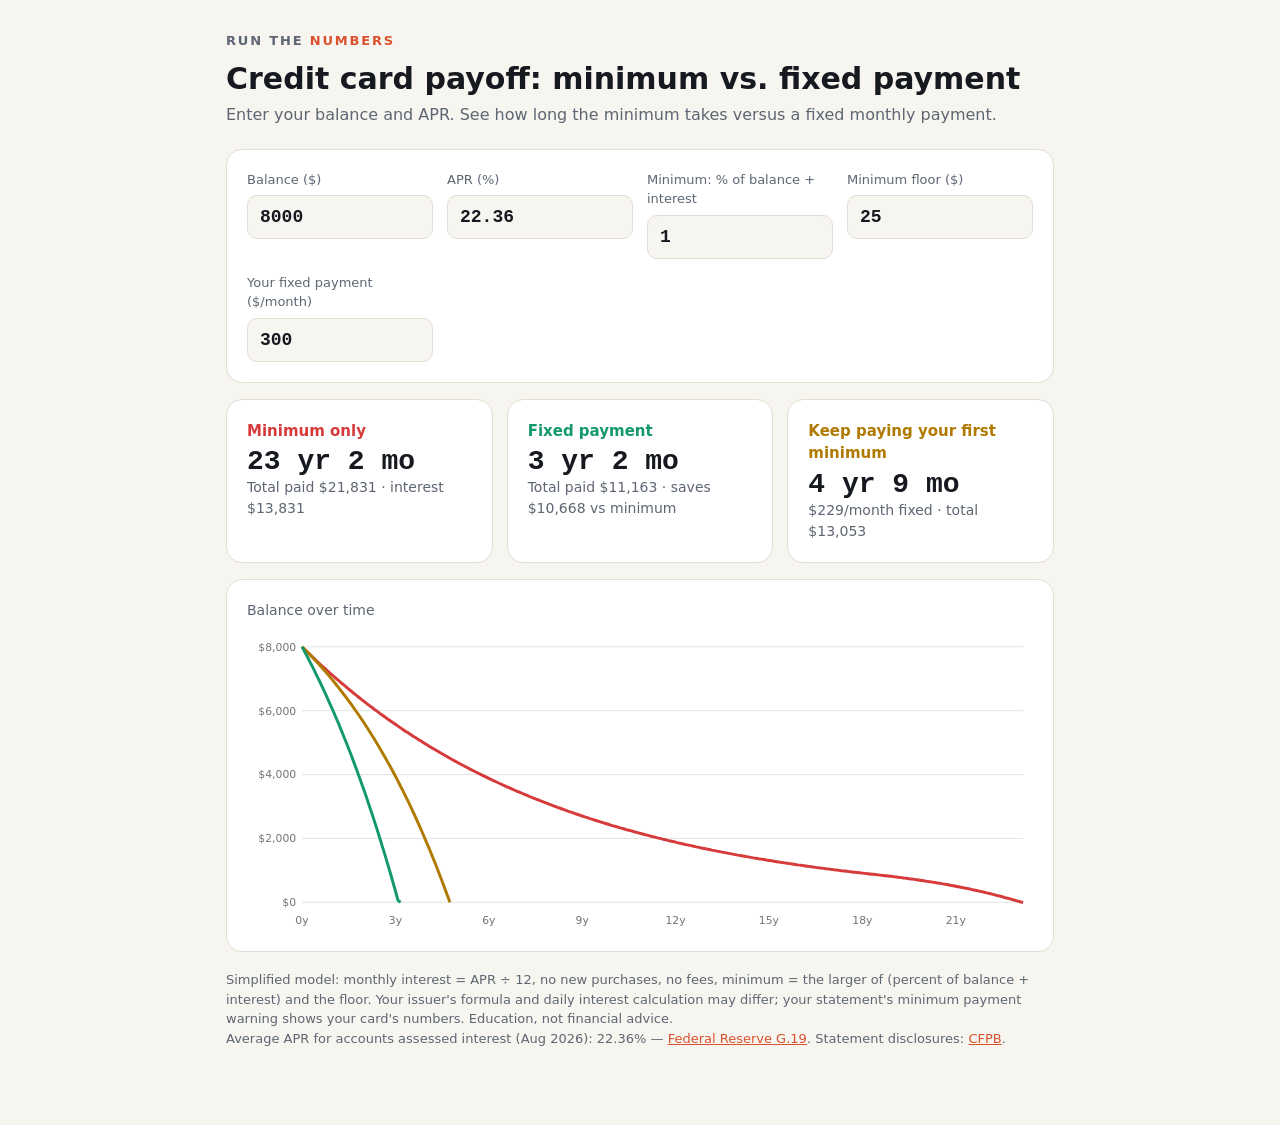
==== calculators/credit-card-payoff.html @ 93d86e3c "Run the Numbers site v1: home, 2 episode pages, 2 calculators Co-Authored-By: Claude Opus 5.5 <norep" ====
<!doctype html>
<html lang="en"><head><meta charset="utf-8"><meta name="viewport" content="width=device-width,initial-scale=1">
<title>Credit Card Payoff Calculator</title>
<style>
:root{--bg:#0E1116;--panel:#161B22;--line:#2A313B;--ink:#F2EFE6;--mut:#8A93A0;--good:#3DDC97;--bad:#FF5C5C;--warn:#FFC857;--acc:#FF7A59}
@media (prefers-color-scheme: light){:root:not([data-theme="dark"]){--bg:#F7F5EF;--panel:#FFFFFF;--line:#E2DED4;--ink:#16191F;--mut:#5D6672;--good:#13996A;--bad:#D63A3A;--warn:#B07A00;--acc:#D9512E}}
:root[data-theme="light"]{--bg:#F7F5EF;--panel:#FFFFFF;--line:#E2DED4;--ink:#16191F;--mut:#5D6672;--good:#13996A;--bad:#D63A3A;--warn:#B07A00;--acc:#D9512E}
*{box-sizing:border-box}body{margin:0;background:var(--bg);color:var(--ink);font:16px/1.5 system-ui,-apple-system,"Segoe UI",sans-serif}
.wrap{max-width:860px;margin:0 auto;padding:28px 16px 60px}
.brand{font-weight:700;letter-spacing:.14em;font-size:13px;color:var(--mut)}.brand b{color:var(--acc)}
h1{font-size:30px;line-height:1.15;margin:10px 0 6px}p.lead{color:var(--mut);margin:0 0 22px}
.panel{background:var(--panel);border:1px solid var(--line);border-radius:16px;padding:20px}
.grid{display:grid;grid-template-columns:repeat(auto-fit,minmax(180px,1fr));gap:14px}
label{display:block;font-size:13px;color:var(--mut);margin-bottom:6px}
input{width:100%;padding:11px 12px;border-radius:10px;border:1px solid var(--line);background:var(--bg);color:var(--ink);font:600 18px ui-monospace,Menlo,Consolas,monospace}
.res{display:grid;grid-template-columns:repeat(auto-fit,minmax(220px,1fr));gap:14px;margin-top:16px}
.card h3{margin:0 0 4px;font-size:15px}.big{font:800 28px ui-monospace,Menlo,Consolas,monospace}.small{color:var(--mut);font-size:14px}
.bad{color:var(--bad)}.good{color:var(--good)}.warn{color:var(--warn)}
svg{width:100%;height:auto;display:block;margin-top:16px}
.note{font-size:13px;color:var(--mut);margin-top:18px}
a{color:var(--acc)}
</style></head><body><div class="wrap">
<a class="brand" href="../" style="font-weight:700;letter-spacing:.14em;font-size:13px;color:var(--mut);text-decoration:none">RUN THE <b>NUMBERS</b></a>
<h1>Credit card payoff: minimum vs. fixed payment</h1>
<p class="lead">Enter your balance and APR. See how long the minimum takes versus a fixed monthly payment.</p>
<div class="panel"><div class="grid">
 <div><label for="bal">Balance ($)</label><input id="bal" type="number" min="0" step="100" value="8000"></div>
 <div><label for="apr">APR (%)</label><input id="apr" type="number" min="0" step="0.01" value="22.36"></div>
 <div><label for="pct">Minimum: % of balance + interest</label><input id="pct" type="number" min="0.5" step="0.5" value="1"></div>
 <div><label for="floor">Minimum floor ($)</label><input id="floor" type="number" min="0" step="5" value="25"></div>
 <div><label for="fix">Your fixed payment ($/month)</label><input id="fix" type="number" min="0" step="10" value="300"></div>
</div></div>
<div class="res">
 <div class="panel card"><h3 class="bad">Minimum only</h3><div class="big" id="m1">–</div><div class="small" id="m2"></div></div>
 <div class="panel card"><h3 class="good">Fixed payment</h3><div class="big" id="f1">–</div><div class="small" id="f2"></div></div>
 <div class="panel card"><h3 class="warn">Keep paying your first minimum</h3><div class="big" id="k1">–</div><div class="small" id="k2"></div></div>
</div>
<div class="panel" style="margin-top:16px"><div class="small">Balance over time</div><svg id="ch" viewBox="0 0 800 300" role="img" aria-label="Balance over time for each strategy"></svg></div>
<p class="note">Simplified model: monthly interest = APR ÷ 12, no new purchases, no fees, minimum = the larger of (percent of balance + interest) and the floor. Your issuer's formula and daily interest calculation may differ; your statement's minimum payment warning shows your card's numbers. Education, not financial advice.<br>
Average APR for accounts assessed interest (Aug 2026): 22.36% — <a href="https://www.federalreserve.gov/releases/g19/20261007/g19.pdf">Federal Reserve G.19</a>. Statement disclosures: <a href="https://www.consumerfinance.gov/ask-cfpb/what-is-the-three-year-payment-information-on-a-credit-card-statement-en-36/">CFPB</a>.</p>
</div>
<script>
const $=id=>document.getElementById(id);
const usd=v=>'$'+Math.round(v).toLocaleString('en-US');
function sim(b,apr,pct,floor,fixed){const r=apr/100/12;let s=b,tot=0,m=0,bal=[s];const first=Math.max(pct/100*s+s*r,floor);
 while(s>0.005&&m<1200){const i=s*r;const mn=Math.max(pct/100*s+i,floor);const p=Math.min(fixed?fixed:mn,s+i);if(fixed&&p<=i){return{never:true,bal,first}}s=s+i-p;tot+=p;m++;bal.push(Math.max(0,s))}
 return{m,tot,bal,first,never:m>=1200}}
function yrs(m){const y=Math.floor(m/12),mo=m%12;return (y?y+' yr ':'')+(mo?mo+' mo':'')}
function draw(series,b){const W=800,H=300,L=56,R=10,T=10,B=30;const X=Math.max(...series.map(s=>s.bal.length-1),1);
 const xs=i=>L+(W-L-R)*i/X,ys=v=>T+(H-T-B)*(1-v/b);let g='';
 for(let k=0;k<=4;k++){const v=b*k/4;g+=`<line x1="${L}" x2="${W-R}" y1="${ys(v)}" y2="${ys(v)}" stroke="currentColor" opacity=".12"/><text x="${L-6}" y="${ys(v)+4}" font-size="11" text-anchor="end" fill="currentColor" opacity=".6">${usd(v)}</text>`}
 for(let y=0;y*12<=X;y+=Math.max(1,Math.ceil(X/12/8)))g+=`<text x="${xs(y*12)}" y="${H-8}" font-size="11" text-anchor="middle" fill="currentColor" opacity=".6">${y}y</text>`;
 series.forEach(s=>{g+=`<polyline fill="none" stroke="${s.c}" stroke-width="3" points="${s.bal.map((v,i)=>xs(i).toFixed(1)+','+ys(v).toFixed(1)).join(' ')}"/>`});
 $('ch').innerHTML=g;$('ch').style.color=getComputedStyle(document.body).color}
function run(){const b=+$('bal').value||0,apr=+$('apr').value||0,pct=+$('pct').value||1,floor=+$('floor').value||0,fix=+$('fix').value||0;if(b<=0)return;
 const mn=sim(b,apr,pct,floor,0),fx=sim(b,apr,pct,floor,fix),kp=sim(b,apr,pct,floor,mn.first);const cs=getComputedStyle(document.documentElement);
 $('m1').textContent=mn.never?'Never':yrs(mn.m);$('m2').textContent=mn.never?'':`Total paid ${usd(mn.tot)} · interest ${usd(mn.tot-b)}`;
 if(fx.never){$('f1').textContent='Never';$('f2').textContent='Payment does not cover monthly interest.'}else{$('f1').textContent=yrs(fx.m);$('f2').textContent=`Total paid ${usd(fx.tot)} · saves ${usd(mn.tot-fx.tot)} vs minimum`}
 $('k1').textContent=yrs(kp.m);$('k2').textContent=`${usd(mn.first)}/month fixed · total ${usd(kp.tot)}`;
 draw([{bal:mn.bal,c:cs.getPropertyValue('--bad')},{bal:kp.bal,c:cs.getPropertyValue('--warn')},...(fx.never?[]:[{bal:fx.bal,c:cs.getPropertyValue('--good')}])],b)}
document.querySelectorAll('input').forEach(i=>i.addEventListener('input',run));run();
</script></body></html>
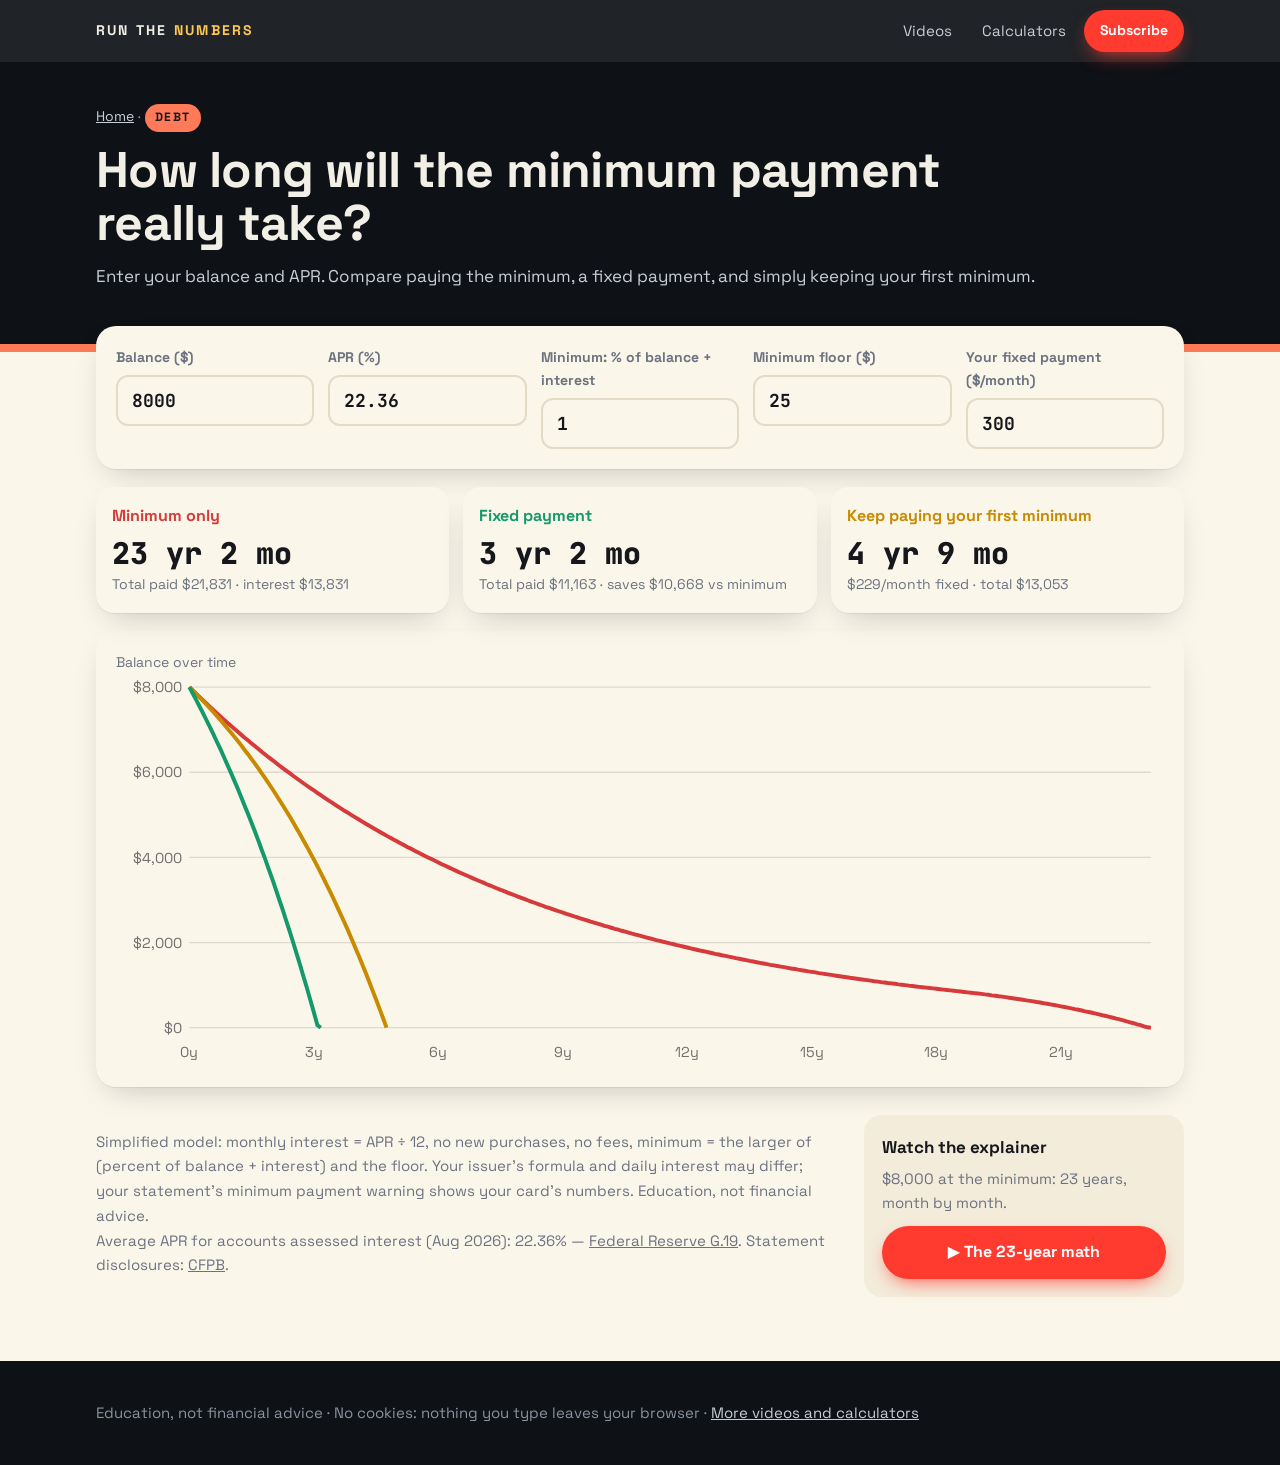
==== commit 6906c6f0: "Redesign: brand identity, hero loop, myth quiz, illustrated tank calculator, SEO structured data Co-" ====
--- a/calculators/credit-card-payoff.html
+++ b/calculators/credit-card-payoff.html
@@ -1,29 +1,24 @@
 <!doctype html>
 <html lang="en"><head><meta charset="utf-8"><meta name="viewport" content="width=device-width,initial-scale=1">
-<title>Credit Card Payoff Calculator</title>
-<style>
-:root{--bg:#0E1116;--panel:#161B22;--line:#2A313B;--ink:#F2EFE6;--mut:#8A93A0;--good:#3DDC97;--bad:#FF5C5C;--warn:#FFC857;--acc:#FF7A59}
-@media (prefers-color-scheme: light){:root:not([data-theme="dark"]){--bg:#F7F5EF;--panel:#FFFFFF;--line:#E2DED4;--ink:#16191F;--mut:#5D6672;--good:#13996A;--bad:#D63A3A;--warn:#B07A00;--acc:#D9512E}}
-:root[data-theme="light"]{--bg:#F7F5EF;--panel:#FFFFFF;--line:#E2DED4;--ink:#16191F;--mut:#5D6672;--good:#13996A;--bad:#D63A3A;--warn:#B07A00;--acc:#D9512E}
-*{box-sizing:border-box}body{margin:0;background:var(--bg);color:var(--ink);font:16px/1.5 system-ui,-apple-system,"Segoe UI",sans-serif}
-.wrap{max-width:860px;margin:0 auto;padding:28px 16px 60px}
-.brand{font-weight:700;letter-spacing:.14em;font-size:13px;color:var(--mut)}.brand b{color:var(--acc)}
-h1{font-size:30px;line-height:1.15;margin:10px 0 6px}p.lead{color:var(--mut);margin:0 0 22px}
-.panel{background:var(--panel);border:1px solid var(--line);border-radius:16px;padding:20px}
-.grid{display:grid;grid-template-columns:repeat(auto-fit,minmax(180px,1fr));gap:14px}
-label{display:block;font-size:13px;color:var(--mut);margin-bottom:6px}
-input{width:100%;padding:11px 12px;border-radius:10px;border:1px solid var(--line);background:var(--bg);color:var(--ink);font:600 18px ui-monospace,Menlo,Consolas,monospace}
-.res{display:grid;grid-template-columns:repeat(auto-fit,minmax(220px,1fr));gap:14px;margin-top:16px}
-.card h3{margin:0 0 4px;font-size:15px}.big{font:800 28px ui-monospace,Menlo,Consolas,monospace}.small{color:var(--mut);font-size:14px}
-.bad{color:var(--bad)}.good{color:var(--good)}.warn{color:var(--warn)}
-svg{width:100%;height:auto;display:block;margin-top:16px}
-.note{font-size:13px;color:var(--mut);margin-top:18px}
-a{color:var(--acc)}
-</style></head><body><div class="wrap">
-<a class="brand" href="../" style="font-weight:700;letter-spacing:.14em;font-size:13px;color:var(--mut);text-decoration:none">RUN THE <b>NUMBERS</b></a>
-<h1>Credit card payoff: minimum vs. fixed payment</h1>
-<p class="lead">Enter your balance and APR. See how long the minimum takes versus a fixed monthly payment.</p>
-<div class="panel"><div class="grid">
+<title>Credit Card Payoff Calculator: Minimum vs Fixed Payment | Run the Numbers</title>
+<meta name="description" content="Free credit card payoff calculator: see how long paying only the minimum takes, the total interest, and what a fixed monthly payment saves. No sign-up, no cookies.">
+<link rel="canonical" href="https://eedgarhm.github.io/run-the-numbers/calculators/credit-card-payoff.html">
+<meta property="og:title" content="Credit card payoff: minimum vs fixed payment"><meta property="og:image" content="https://eedgarhm.github.io/run-the-numbers/assets/og-credit-card.jpg"><meta name="twitter:card" content="summary_large_image">
+<meta name="theme-color" content="#0E1116">
+<link rel="preconnect" href="https://fonts.googleapis.com"><link rel="preconnect" href="https://fonts.gstatic.com" crossorigin>
+<link href="https://fonts.googleapis.com/css2?family=JetBrains+Mono:wght@500;800&family=Space+Grotesk:wght@500;700&display=swap" rel="stylesheet">
+<link rel="stylesheet" href="../style.css">
+<style>.ctrl .g{display:grid;grid-template-columns:repeat(auto-fit,minmax(170px,1fr));gap:14px}.ctrl label{font-size:14px;color:var(--mut);display:block;margin-bottom:6px;font-weight:700}
+.res{display:grid;grid-template-columns:repeat(auto-fit,minmax(230px,1fr));gap:14px;margin:18px 0}.res .kpi h3{margin:0 0 4px;font-size:16px}.big{font:800 30px "JetBrains Mono",monospace}.small{color:var(--mut);font-size:14px}
+.bad{color:var(--bad)}.good{color:var(--good)}.warn{color:var(--warn)}svg#ch{width:100%;height:auto;display:block}</style>
+<script type="application/ld+json">{"@context":"https://schema.org","@type":"WebApplication","name":"Credit Card Payoff Calculator","applicationCategory":"FinanceApplication","operatingSystem":"Any","offers":{"@type":"Offer","price":"0","priceCurrency":"USD"}}</script>
+</head><body style="--c:var(--debt)">
+<header class="bar"><div class="wrap"><a class="logo" href="../">RUN THE <b>NUMBERS</b></a>
+<nav><a class="hide-sm" href="../#videos">Videos</a><a class="hide-sm" href="../#calculators">Calculators</a><a class="btn yt" href="https://www.youtube.com/@RunTheNumbersO?sub_confirmation=1">Subscribe</a></nav></div></header>
+<div class="page-hero"><div class="wrap"><div class="crumb"><a href="../">Home</a> · <span class="tag">Debt</span></div><h1>How long will the minimum payment really take?</h1>
+<p class="lead" style="color:#C9CED6;margin:12px 0 0">Enter your balance and APR. Compare paying the minimum, a fixed payment, and simply keeping your first minimum.</p></div></div>
+<div class="wrap" style="margin-top:-26px">
+<div class="ctrl"><div class="g">
  <div><label for="bal">Balance ($)</label><input id="bal" type="number" min="0" step="100" value="8000"></div>
  <div><label for="apr">APR (%)</label><input id="apr" type="number" min="0" step="0.01" value="22.36"></div>
  <div><label for="pct">Minimum: % of balance + interest</label><input id="pct" type="number" min="0.5" step="0.5" value="1"></div>
@@ -31,14 +26,17 @@
  <div><label for="fix">Your fixed payment ($/month)</label><input id="fix" type="number" min="0" step="10" value="300"></div>
 </div></div>
 <div class="res">
- <div class="panel card"><h3 class="bad">Minimum only</h3><div class="big" id="m1">–</div><div class="small" id="m2"></div></div>
- <div class="panel card"><h3 class="good">Fixed payment</h3><div class="big" id="f1">–</div><div class="small" id="f2"></div></div>
- <div class="panel card"><h3 class="warn">Keep paying your first minimum</h3><div class="big" id="k1">–</div><div class="small" id="k2"></div></div>
+ <div class="kpi"><h3 class="bad">Minimum only</h3><div class="big" id="m1">–</div><div class="small" id="m2"></div></div>
+ <div class="kpi"><h3 class="good">Fixed payment</h3><div class="big" id="f1">–</div><div class="small" id="f2"></div></div>
+ <div class="kpi"><h3 class="warn">Keep paying your first minimum</h3><div class="big" id="k1">–</div><div class="small" id="k2"></div></div>
 </div>
-<div class="panel" style="margin-top:16px"><div class="small">Balance over time</div><svg id="ch" viewBox="0 0 800 300" role="img" aria-label="Balance over time for each strategy"></svg></div>
-<p class="note">Simplified model: monthly interest = APR ÷ 12, no new purchases, no fees, minimum = the larger of (percent of balance + interest) and the floor. Your issuer's formula and daily interest calculation may differ; your statement's minimum payment warning shows your card's numbers. Education, not financial advice.<br>
+<div class="ctrl"><div class="small">Balance over time</div><svg id="ch" viewBox="0 0 800 300" role="img" aria-label="Balance over time for each strategy"></svg></div>
+<div class="cols" style="margin-top:28px"><div>
+<p class="note">Simplified model: monthly interest = APR ÷ 12, no new purchases, no fees, minimum = the larger of (percent of balance + interest) and the floor. Your issuer's formula and daily interest may differ; your statement's minimum payment warning shows your card's numbers. Education, not financial advice.<br>
 Average APR for accounts assessed interest (Aug 2026): 22.36% — <a href="https://www.federalreserve.gov/releases/g19/20261007/g19.pdf">Federal Reserve G.19</a>. Statement disclosures: <a href="https://www.consumerfinance.gov/ask-cfpb/what-is-the-three-year-payment-information-on-a-credit-card-statement-en-36/">CFPB</a>.</p>
+</div><aside class="side"><div class="box"><b>Watch the explainer</b><p class="note" style="margin:6px 0 0">$8,000 at the minimum: 23 years, month by month.</p><a class="btn yt" href="../episodes/credit-card-minimum-payment.html">▶ The 23-year math</a></div></aside></div>
 </div>
+<footer class="site" style="margin-top:64px"><div class="wrap">Education, not financial advice · No cookies: nothing you type leaves your browser · <a href="../">More videos and calculators</a></div></footer>
 <script>
 const $=id=>document.getElementById(id);
 const usd=v=>'$'+Math.round(v).toLocaleString('en-US');
@@ -58,5 +56,6 @@
  if(fx.never){$('f1').textContent='Never';$('f2').textContent='Payment does not cover monthly interest.'}else{$('f1').textContent=yrs(fx.m);$('f2').textContent=`Total paid ${usd(fx.tot)} · saves ${usd(mn.tot-fx.tot)} vs minimum`}
  $('k1').textContent=yrs(kp.m);$('k2').textContent=`${usd(mn.first)}/month fixed · total ${usd(kp.tot)}`;
  draw([{bal:mn.bal,c:cs.getPropertyValue('--bad')},{bal:kp.bal,c:cs.getPropertyValue('--warn')},...(fx.never?[]:[{bal:fx.bal,c:cs.getPropertyValue('--good')}])],b)}
-document.querySelectorAll('input').forEach(i=>i.addEventListener('input',run));run();
-</script></body></html>
+document.querySelectorAll('.ctrl input').forEach(i=>i.addEventListener('input',run));run();
+</script>
+</body></html>
--- a/style.css
+++ b/style.css
@@ -0,0 +1,131 @@
+/* Run the Numbers — sitio. Marca: Space Grotesk + JetBrains Mono, fondo de canal #0E1116, color por serie. */
+:root{
+  --paper:#FBF6EA;--paper2:#F3ECDB;--ink:#15171C;--ink2:#3C4250;--mut:#6B7280;--line:#E4DBC6;
+  --night:#0E1116;--night2:#171C24;--cream:#F2EFE6;
+  --debt:#FF7A59;--taxes:#FFC857;--retire:#5EA8FF;--credit:#B58CFF;--income:#F28CB1;--housing:#3DDC97;--health:#2EC4B6;
+  --good:#13996A;--bad:#D63A3A;--warn:#C98A00;--acc:#FFC857;--accInk:#7A5300;
+  --r:22px;--shadow:0 1px 0 rgba(21,23,28,.06),0 12px 32px -14px rgba(21,23,28,.28);
+}
+@media (prefers-color-scheme: dark){:root:not([data-theme="light"]){--paper:#12161D;--paper2:#181E27;--ink:#F2EFE6;--ink2:#C9CED6;--mut:#8A93A0;--line:#283040;--good:#3DDC97;--bad:#FF6B6B;--accInk:#FFC857;--shadow:0 12px 32px -14px rgba(0,0,0,.6)}}
+:root[data-theme="dark"]{--paper:#12161D;--paper2:#181E27;--ink:#F2EFE6;--ink2:#C9CED6;--mut:#8A93A0;--line:#283040;--good:#3DDC97;--bad:#FF6B6B;--accInk:#FFC857}
+*{box-sizing:border-box}
+html{scroll-behavior:smooth}
+body{margin:0;background:var(--paper);color:var(--ink);font:17px/1.65 "Space Grotesk",system-ui,-apple-system,"Segoe UI",sans-serif;-webkit-font-smoothing:antialiased}
+img,video{max-width:100%;height:auto;display:block}
+a{color:inherit}
+.mono,.num{font-family:"JetBrains Mono",ui-monospace,Menlo,Consolas,monospace}
+.wrap{max-width:1120px;margin:0 auto;padding:0 16px}
+/* barra superior */
+.bar{position:sticky;top:0;z-index:20;background:color-mix(in srgb,var(--night) 92%,transparent);backdrop-filter:blur(10px);color:var(--cream)}
+.bar .wrap{display:flex;align-items:center;justify-content:space-between;gap:12px;height:62px}
+.logo{font-weight:700;letter-spacing:.16em;font-size:14px;text-decoration:none;color:var(--cream);white-space:nowrap}.logo b{color:var(--acc)}
+.bar nav{display:flex;gap:6px;align-items:center}
+.bar nav a{text-decoration:none;font-size:15px;padding:8px 12px;border-radius:999px;color:#C9CED6}.bar nav a:hover{background:#ffffff14;color:#fff}
+.btn{display:inline-flex;align-items:center;gap:8px;font-weight:700;text-decoration:none;border:0;cursor:pointer;border-radius:999px;padding:13px 22px;font-size:16px;font-family:inherit;transition:transform .15s,box-shadow .15s}
+.btn:hover{transform:translateY(-2px)}
+.btn.yt{background:#FF3B30;color:#fff;box-shadow:0 8px 20px -8px #FF3B30}
+.btn.ghost{background:transparent;color:inherit;border:2px solid currentColor}
+.bar .btn{padding:9px 16px;font-size:14px}
+@media (max-width:640px){.bar nav a.hide-sm{display:none}}
+/* portada */
+.hero{background:radial-gradient(1200px 600px at 80% 10%,#FFC85722,transparent 60%),var(--night);color:var(--cream);overflow:hidden;position:relative}
+.hero .wrap{display:grid;grid-template-columns:1.05fr .95fr;gap:42px;align-items:center;padding-top:64px;padding-bottom:84px}
+@media (max-width:880px){.hero .wrap{grid-template-columns:1fr;padding-top:40px;padding-bottom:56px}}
+.eyebrow{font-size:13px;letter-spacing:.2em;text-transform:uppercase;color:#8A93A0;font-weight:700}
+.hero h1{font-size:clamp(36px,6vw,64px);line-height:1.02;margin:14px 0 18px;letter-spacing:-.02em}
+.hero h1 .strike{position:relative;color:#8A93A0;white-space:nowrap}
+.hero h1 .strike:after{content:"";position:absolute;left:-4px;right:-4px;top:52%;height:7px;border-radius:4px;background:#FF5C5C;transform:scaleX(0);transform-origin:left;animation:strike .7s .6s forwards cubic-bezier(.2,.8,.2,1)}
+@keyframes strike{to{transform:scaleX(1)}}
+.hero h1 em{font-style:normal;color:var(--acc)}
+.hero p.lead{font-size:20px;color:#C9CED6;max-width:560px;margin:0 0 26px}
+.hero .ctas{display:flex;gap:12px;flex-wrap:wrap}
+.tv{position:relative;border-radius:26px;padding:10px;background:#1C222C;box-shadow:0 30px 80px -30px #000,0 0 0 1px #ffffff12;transform:rotate(1.5deg)}
+.tv video,.tv img{border-radius:18px;width:100%;aspect-ratio:16/9;object-fit:cover}
+.sticker{position:absolute;font-weight:700;font-size:13px;padding:8px 14px;border-radius:999px;box-shadow:0 10px 24px -10px #000;white-space:nowrap}
+.sticker.a{left:-14px;top:-16px;background:var(--acc);color:#2A1E00;transform:rotate(-6deg)}
+.sticker.b{right:-10px;bottom:-16px;background:#3DDC97;color:#06281A;transform:rotate(4deg)}
+.marquee{border-top:1px solid #ffffff14;color:#8A93A0;font-size:14px;white-space:nowrap;overflow:hidden}
+.marquee div{display:inline-block;padding:14px 0;animation:mq 40s linear infinite}
+.marquee span{margin:0 26px}.marquee b{color:var(--cream)}
+@keyframes mq{to{transform:translateX(-50%)}}
+/* secciones */
+section{padding:72px 0}
+section.alt{background:var(--paper2)}
+.sec-h{display:flex;align-items:end;justify-content:space-between;gap:16px;flex-wrap:wrap;margin-bottom:26px}
+h2{font-size:clamp(28px,4vw,40px);line-height:1.08;margin:6px 0 0;letter-spacing:-.015em}
+.sub{color:var(--mut);margin:8px 0 0;max-width:640px}
+/* quiz */
+.quiz{display:grid;grid-template-columns:1fr 1fr;gap:28px;align-items:center;background:var(--night);color:var(--cream);border-radius:28px;padding:36px;box-shadow:var(--shadow)}
+@media (max-width:820px){.quiz{grid-template-columns:1fr;padding:24px}}
+.quiz h3{font-size:clamp(24px,3vw,32px);line-height:1.15;margin:8px 0 10px}
+.opts{display:grid;grid-template-columns:repeat(3,1fr);gap:10px;margin-top:18px}
+.opt{font:700 26px "JetBrains Mono",monospace;padding:18px 8px;border-radius:16px;border:2px solid #3A4352;background:#1A2029;color:var(--cream);cursor:pointer;transition:transform .15s,border-color .15s,background .25s}
+.opt:hover{transform:translateY(-3px);border-color:var(--acc)}
+.opt.right{background:#3DDC97;color:#06281A;border-color:#3DDC97}
+.opt.wrong{opacity:.45}
+.reveal{min-height:150px;border-radius:20px;background:#161B22;padding:22px;border:1px dashed #3A4352;display:flex;flex-direction:column;justify-content:center}
+.reveal .big{font:800 54px "JetBrains Mono",monospace;color:#3DDC97;line-height:1}
+.reveal .hint{color:#8A93A0}
+/* series */
+.chips{display:flex;flex-wrap:wrap;gap:10px}
+.chip{display:inline-flex;align-items:center;gap:8px;padding:9px 16px;border-radius:999px;font-weight:700;font-size:15px;background:var(--paper);border:2px solid var(--c);text-decoration:none}
+.chip i{width:10px;height:10px;border-radius:50%;background:var(--c)}
+/* videos */
+.eps{display:grid;grid-template-columns:repeat(auto-fill,minmax(320px,1fr));gap:22px}
+.ep{display:block;text-decoration:none;background:var(--paper);border-radius:var(--r);overflow:hidden;box-shadow:var(--shadow);border-top:6px solid var(--c);transition:transform .2s,box-shadow .2s}
+.ep:hover{transform:translateY(-4px) rotate(-.3deg);box-shadow:0 22px 44px -18px rgba(21,23,28,.45)}
+.ep .th{position:relative;overflow:hidden}.ep .th img{aspect-ratio:16/9;object-fit:cover;transition:transform .5s}
+.ep:hover .th img{transform:scale(1.05)}
+.ep .play{position:absolute;right:12px;bottom:12px;width:44px;height:44px;border-radius:50%;background:#FF3B30;display:grid;place-items:center;box-shadow:0 8px 18px -6px #000}
+.ep .play:after{content:"";border-left:14px solid #fff;border-top:9px solid transparent;border-bottom:9px solid transparent;margin-left:4px}
+.ep .tx{padding:16px 18px 20px}
+.tag{display:inline-block;font-size:12px;font-weight:700;letter-spacing:.12em;text-transform:uppercase;padding:4px 10px;border-radius:999px;background:var(--c);color:#15171C}
+.ep h3{font-size:20px;line-height:1.25;margin:10px 0 6px}.ep p{margin:0;color:var(--mut);font-size:15px}
+/* calculadoras */
+.calcs{display:grid;grid-template-columns:repeat(auto-fill,minmax(300px,1fr));gap:22px}
+.calc{display:grid;grid-template-columns:96px 1fr;gap:16px;align-items:center;text-decoration:none;background:var(--paper);border-radius:var(--r);padding:18px;box-shadow:var(--shadow);border:2px solid transparent;transition:border-color .2s,transform .2s}
+.calc:hover{border-color:var(--c);transform:translateY(-3px)}
+.calc svg{width:96px;height:96px}
+.calc h3{margin:0 0 4px;font-size:19px;line-height:1.2}.calc p{margin:0;color:var(--mut);font-size:15px}
+/* cómo lo hacemos */
+.steps{display:grid;grid-template-columns:repeat(3,1fr);gap:20px;counter-reset:s}
+@media (max-width:820px){.steps{grid-template-columns:1fr}}
+.step{background:var(--paper);border-radius:var(--r);padding:22px;box-shadow:var(--shadow);position:relative}
+.step:before{counter-increment:s;content:"0" counter(s);font:800 44px "JetBrains Mono",monospace;color:var(--acc);-webkit-text-stroke:1px var(--accInk)}
+.step h3{margin:6px 0 6px;font-size:19px}.step p{margin:0;color:var(--mut);font-size:15px}
+/* suscripción */
+.cta-band{background:var(--acc);color:#2A1E00;border-radius:28px;padding:34px;display:flex;gap:20px;align-items:center;justify-content:space-between;flex-wrap:wrap}
+.cta-band h2{color:#2A1E00}.cta-band p{margin:8px 0 0}
+/* páginas de episodio y calculadoras */
+.page-hero{background:var(--night);color:var(--cream);padding:42px 0 54px;border-bottom:8px solid var(--c)}
+.page-hero h1{font-size:clamp(30px,4.6vw,50px);line-height:1.06;margin:12px 0 0;letter-spacing:-.015em;max-width:900px}
+.crumb{font-size:14px;color:#8A93A0}.crumb a{color:#C9CED6}
+.video{position:relative;padding-top:56.25%;border-radius:20px;overflow:hidden;background:#000;box-shadow:var(--shadow);margin-top:-30px}
+.video iframe{position:absolute;inset:0;width:100%;height:100%;border:0}
+.cols{display:grid;grid-template-columns:1fr 320px;gap:36px;margin-top:36px}
+@media (max-width:900px){.cols{grid-template-columns:1fr}}
+.answer{background:var(--paper2);border-left:6px solid var(--c);border-radius:0 18px 18px 0;padding:18px 22px;font-size:19px}
+.answer b{background:linear-gradient(transparent 60%,color-mix(in srgb,var(--c) 55%,transparent) 0)}
+.side{position:sticky;top:84px;align-self:start;display:flex;flex-direction:column;gap:16px}
+.box{background:var(--paper2);border-radius:18px;padding:18px}
+.box .btn{width:100%;justify-content:center;margin-top:10px}
+details{background:var(--paper2);border-radius:14px;padding:14px 18px;margin:10px 0}
+summary{font-weight:700;cursor:pointer}
+table{width:100%;border-collapse:collapse;font-size:16px}td,th{padding:9px 8px;border-bottom:1px solid var(--line);text-align:left}
+td.n,th.n{text-align:right;font-family:"JetBrains Mono",monospace}
+ul.src li{margin:6px 0;word-break:break-word}
+.note{font-size:15px;color:var(--mut)}
+footer.site{background:var(--night);color:#8A93A0;padding:40px 0;font-size:15px}
+footer.site a{color:#C9CED6}
+/* controles de calculadora */
+.ctrl{background:var(--paper);border-radius:20px;padding:20px;box-shadow:var(--shadow)}
+.field{margin-bottom:16px}.field label{display:flex;justify-content:space-between;font-weight:700;margin-bottom:8px}
+.field label output{font-family:"JetBrains Mono",monospace;color:var(--accInk)}
+input[type=range]{width:100%;accent-color:var(--c,var(--acc))}
+input[type=number]{width:100%;padding:12px 14px;border-radius:12px;border:2px solid var(--line);background:var(--paper);color:var(--ink);font:700 18px "JetBrains Mono",monospace}
+.kpis{display:grid;grid-template-columns:repeat(auto-fit,minmax(160px,1fr));gap:14px;margin:18px 0}
+.kpi{background:var(--paper);border-radius:18px;padding:16px;box-shadow:var(--shadow)}
+.kpi .l{font-size:13px;color:var(--mut);font-weight:700;text-transform:uppercase;letter-spacing:.08em}
+.kpi .v{font:800 30px "JetBrains Mono",monospace;line-height:1.1;margin-top:6px}
+.share{display:flex;gap:10px;align-items:center;flex-wrap:wrap;margin-top:12px}
+@media (prefers-reduced-motion: reduce){*{animation:none!important;transition:none!important}}
